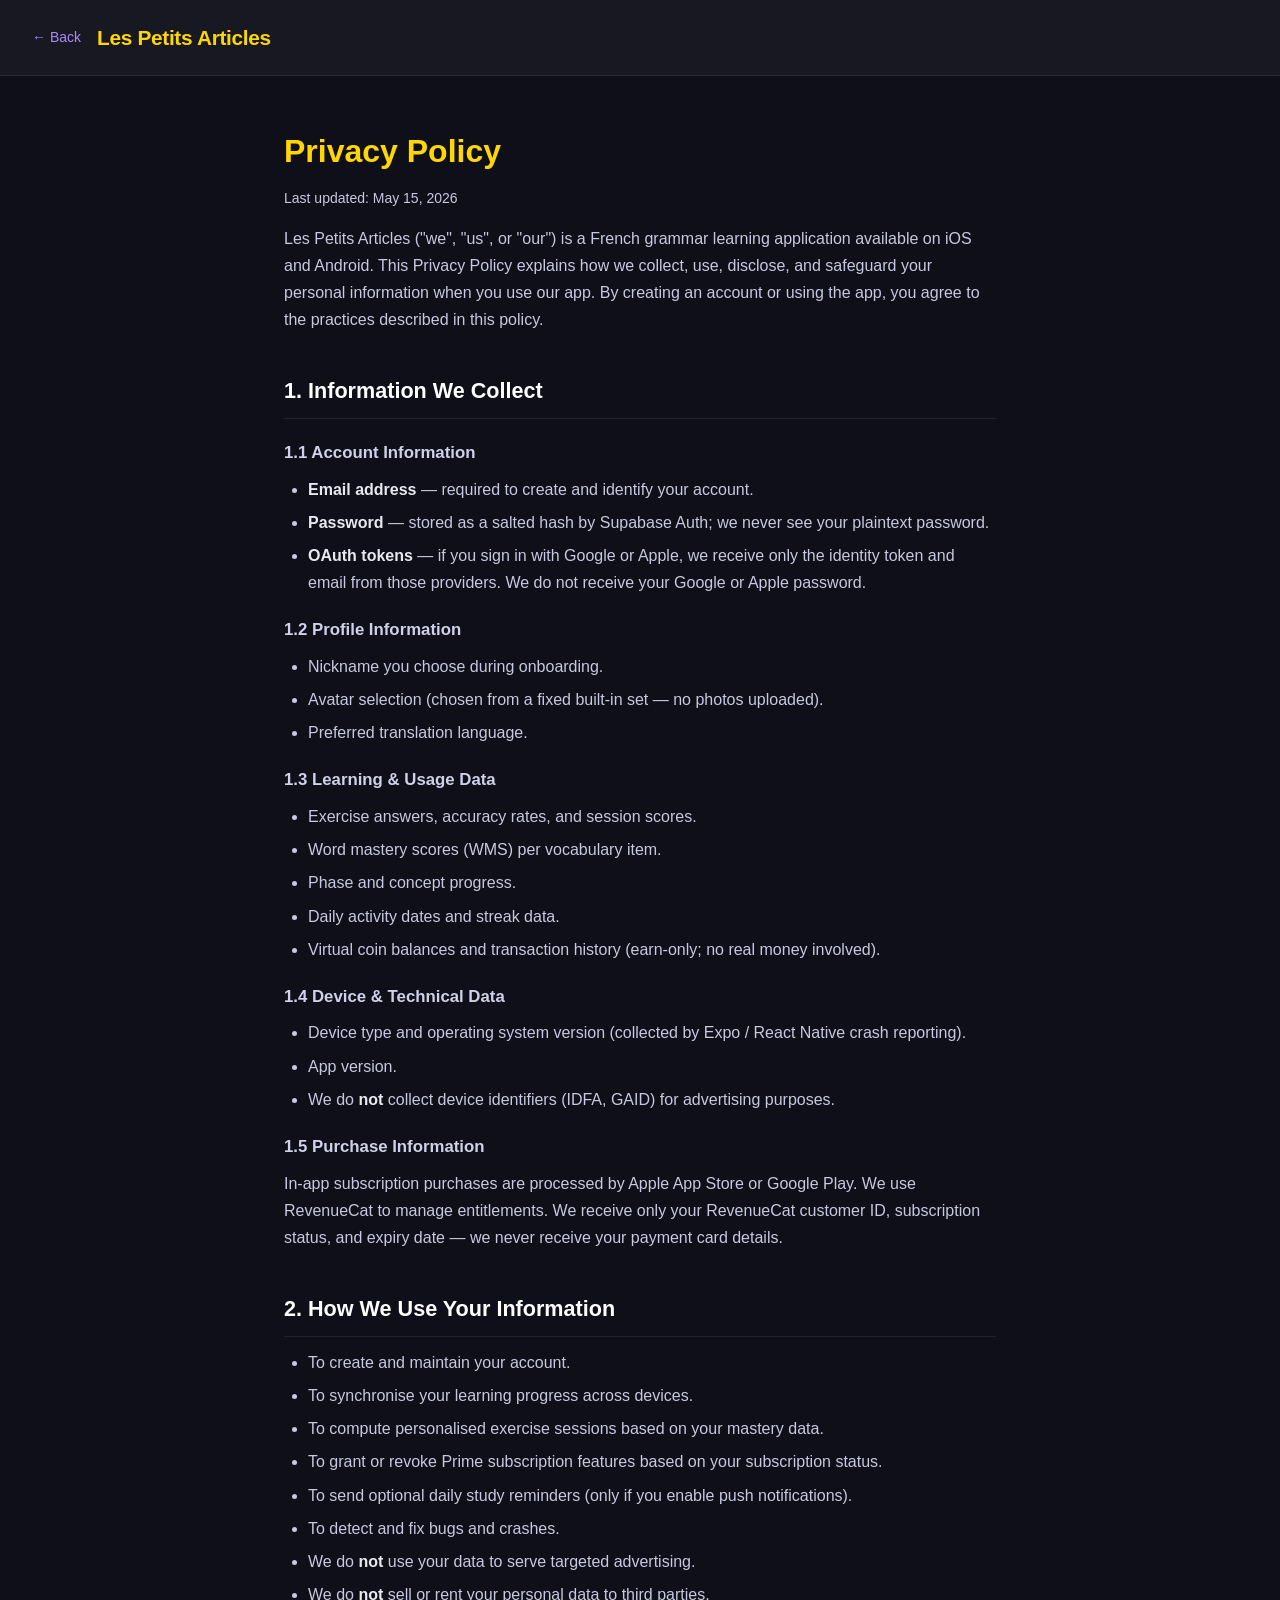
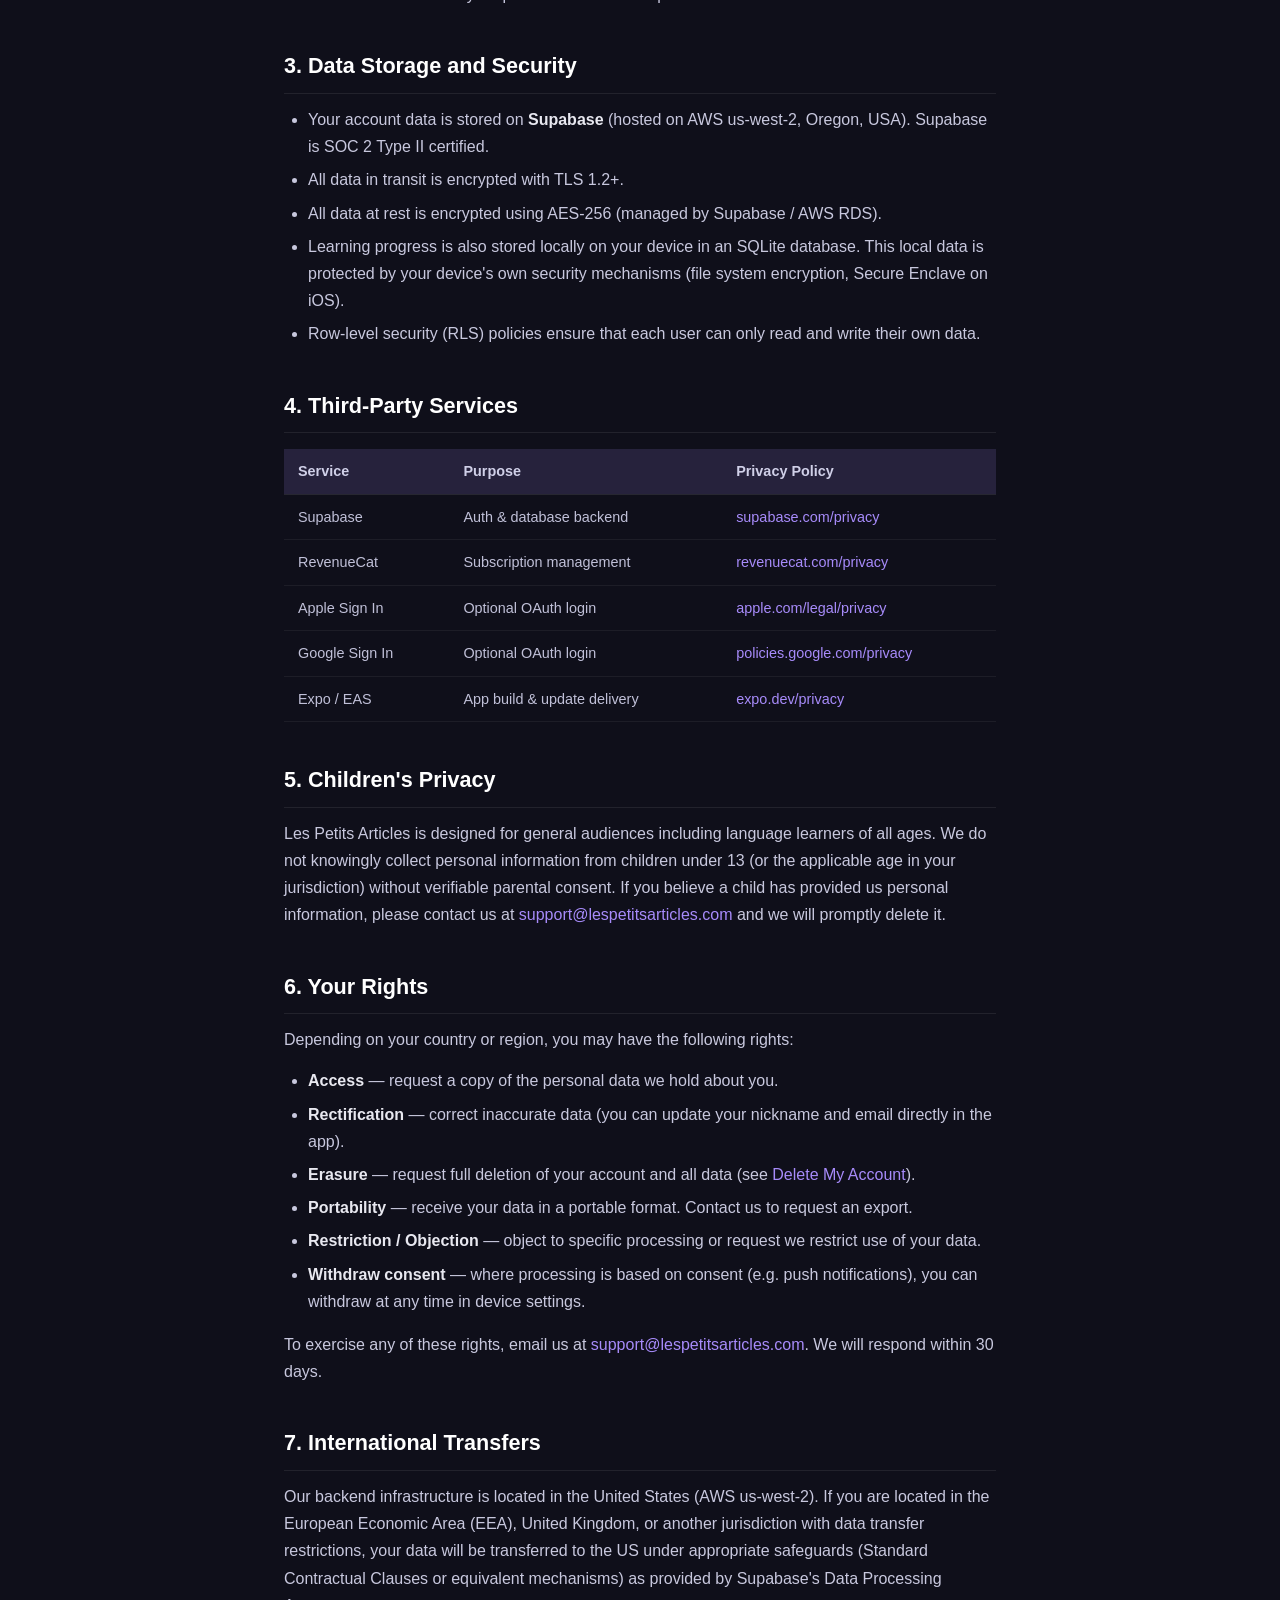
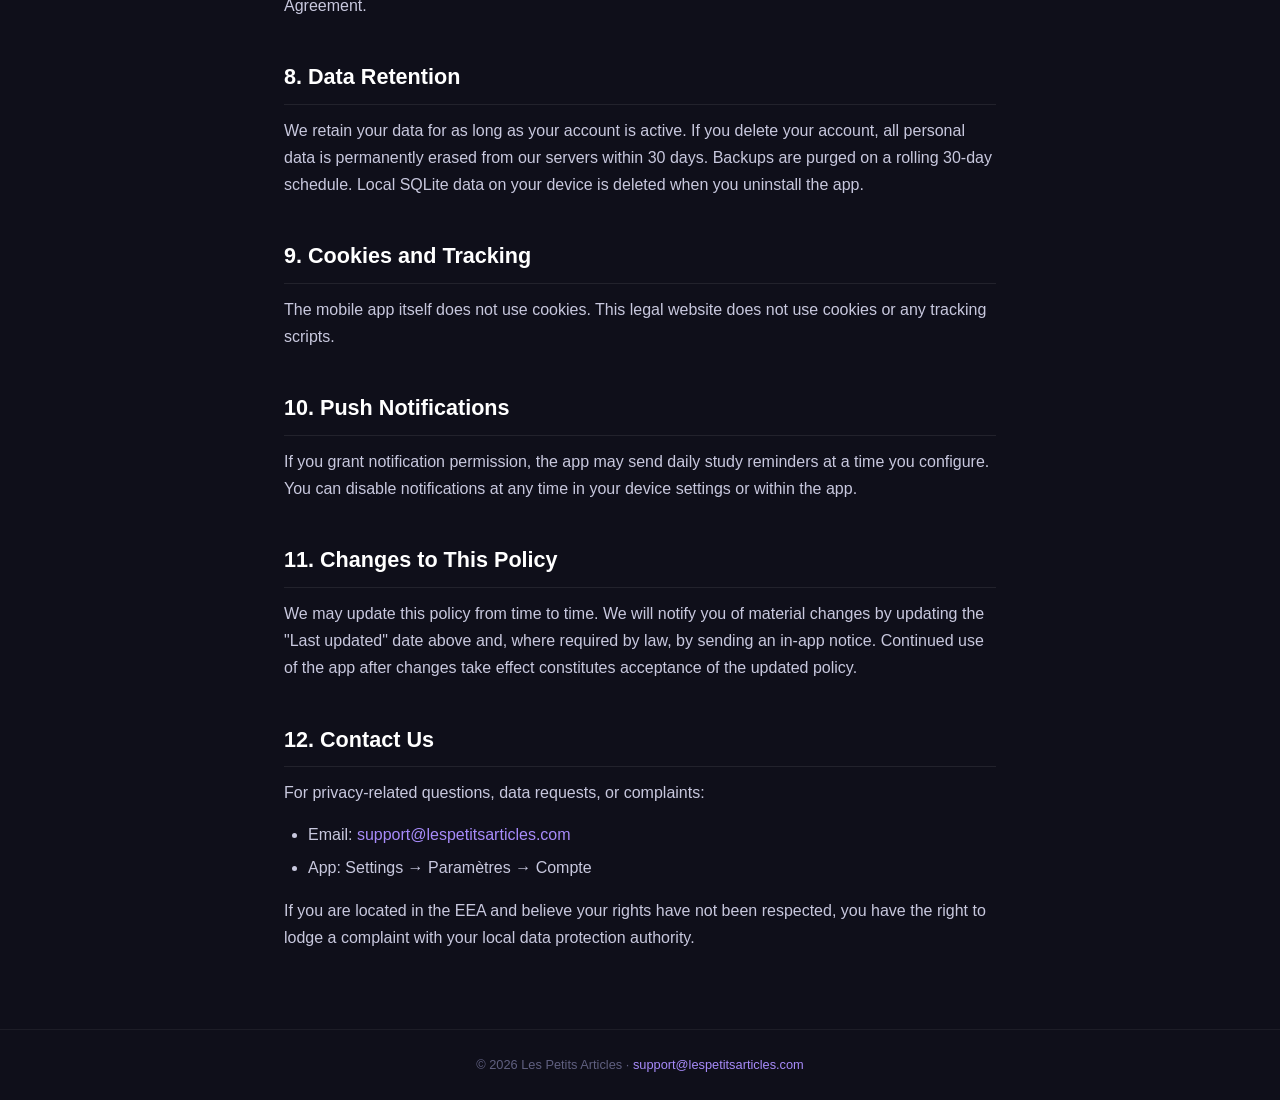
==== privacy-policy.html @ e0e29747 "Initial commit: privacy policy and account deletion pages" ====
<!DOCTYPE html>
<html lang="en">
<head>
  <meta charset="UTF-8">
  <meta name="viewport" content="width=device-width, initial-scale=1.0">
  <title>Privacy Policy — Les Petits Articles</title>
  <link rel="stylesheet" href="style.css">
</head>
<body>
  <header>
    <a href="index.html" class="back">← Back</a>
    <div class="logo">Les Petits Articles</div>
  </header>
  <main class="prose">
    <h1>Privacy Policy</h1>
    <p class="meta">Last updated: May 15, 2026</p>

    <p>Les Petits Articles ("we", "us", or "our") is a French grammar learning application available on iOS and Android. This Privacy Policy explains how we collect, use, disclose, and safeguard your personal information when you use our app. By creating an account or using the app, you agree to the practices described in this policy.</p>

    <h2>1. Information We Collect</h2>
    <h3>1.1 Account Information</h3>
    <ul>
      <li><strong>Email address</strong> — required to create and identify your account.</li>
      <li><strong>Password</strong> — stored as a salted hash by Supabase Auth; we never see your plaintext password.</li>
      <li><strong>OAuth tokens</strong> — if you sign in with Google or Apple, we receive only the identity token and email from those providers. We do not receive your Google or Apple password.</li>
    </ul>

    <h3>1.2 Profile Information</h3>
    <ul>
      <li>Nickname you choose during onboarding.</li>
      <li>Avatar selection (chosen from a fixed built-in set — no photos uploaded).</li>
      <li>Preferred translation language.</li>
    </ul>

    <h3>1.3 Learning &amp; Usage Data</h3>
    <ul>
      <li>Exercise answers, accuracy rates, and session scores.</li>
      <li>Word mastery scores (WMS) per vocabulary item.</li>
      <li>Phase and concept progress.</li>
      <li>Daily activity dates and streak data.</li>
      <li>Virtual coin balances and transaction history (earn-only; no real money involved).</li>
    </ul>

    <h3>1.4 Device &amp; Technical Data</h3>
    <ul>
      <li>Device type and operating system version (collected by Expo / React Native crash reporting).</li>
      <li>App version.</li>
      <li>We do <strong>not</strong> collect device identifiers (IDFA, GAID) for advertising purposes.</li>
    </ul>

    <h3>1.5 Purchase Information</h3>
    <p>In-app subscription purchases are processed by Apple App Store or Google Play. We use RevenueCat to manage entitlements. We receive only your RevenueCat customer ID, subscription status, and expiry date — we never receive your payment card details.</p>

    <h2>2. How We Use Your Information</h2>
    <ul>
      <li>To create and maintain your account.</li>
      <li>To synchronise your learning progress across devices.</li>
      <li>To compute personalised exercise sessions based on your mastery data.</li>
      <li>To grant or revoke Prime subscription features based on your subscription status.</li>
      <li>To send optional daily study reminders (only if you enable push notifications).</li>
      <li>To detect and fix bugs and crashes.</li>
      <li>We do <strong>not</strong> use your data to serve targeted advertising.</li>
      <li>We do <strong>not</strong> sell or rent your personal data to third parties.</li>
    </ul>

    <h2>3. Data Storage and Security</h2>
    <ul>
      <li>Your account data is stored on <strong>Supabase</strong> (hosted on AWS us-west-2, Oregon, USA). Supabase is SOC 2 Type II certified.</li>
      <li>All data in transit is encrypted with TLS 1.2+.</li>
      <li>All data at rest is encrypted using AES-256 (managed by Supabase / AWS RDS).</li>
      <li>Learning progress is also stored locally on your device in an SQLite database. This local data is protected by your device's own security mechanisms (file system encryption, Secure Enclave on iOS).</li>
      <li>Row-level security (RLS) policies ensure that each user can only read and write their own data.</li>
    </ul>

    <h2>4. Third-Party Services</h2>
    <table>
      <thead><tr><th>Service</th><th>Purpose</th><th>Privacy Policy</th></tr></thead>
      <tbody>
        <tr><td>Supabase</td><td>Auth &amp; database backend</td><td><a href="https://supabase.com/privacy" target="_blank">supabase.com/privacy</a></td></tr>
        <tr><td>RevenueCat</td><td>Subscription management</td><td><a href="https://www.revenuecat.com/privacy" target="_blank">revenuecat.com/privacy</a></td></tr>
        <tr><td>Apple Sign In</td><td>Optional OAuth login</td><td><a href="https://www.apple.com/legal/privacy/" target="_blank">apple.com/legal/privacy</a></td></tr>
        <tr><td>Google Sign In</td><td>Optional OAuth login</td><td><a href="https://policies.google.com/privacy" target="_blank">policies.google.com/privacy</a></td></tr>
        <tr><td>Expo / EAS</td><td>App build &amp; update delivery</td><td><a href="https://expo.dev/privacy" target="_blank">expo.dev/privacy</a></td></tr>
      </tbody>
    </table>

    <h2>5. Children's Privacy</h2>
    <p>Les Petits Articles is designed for general audiences including language learners of all ages. We do not knowingly collect personal information from children under 13 (or the applicable age in your jurisdiction) without verifiable parental consent. If you believe a child has provided us personal information, please contact us at <a href="mailto:support@lespetitsarticles.com">support@lespetitsarticles.com</a> and we will promptly delete it.</p>

    <h2>6. Your Rights</h2>
    <p>Depending on your country or region, you may have the following rights:</p>
    <ul>
      <li><strong>Access</strong> — request a copy of the personal data we hold about you.</li>
      <li><strong>Rectification</strong> — correct inaccurate data (you can update your nickname and email directly in the app).</li>
      <li><strong>Erasure</strong> — request full deletion of your account and all data (see <a href="delete-account.html">Delete My Account</a>).</li>
      <li><strong>Portability</strong> — receive your data in a portable format. Contact us to request an export.</li>
      <li><strong>Restriction / Objection</strong> — object to specific processing or request we restrict use of your data.</li>
      <li><strong>Withdraw consent</strong> — where processing is based on consent (e.g. push notifications), you can withdraw at any time in device settings.</li>
    </ul>
    <p>To exercise any of these rights, email us at <a href="mailto:support@lespetitsarticles.com">support@lespetitsarticles.com</a>. We will respond within 30 days.</p>

    <h2>7. International Transfers</h2>
    <p>Our backend infrastructure is located in the United States (AWS us-west-2). If you are located in the European Economic Area (EEA), United Kingdom, or another jurisdiction with data transfer restrictions, your data will be transferred to the US under appropriate safeguards (Standard Contractual Clauses or equivalent mechanisms) as provided by Supabase's Data Processing Agreement.</p>

    <h2>8. Data Retention</h2>
    <p>We retain your data for as long as your account is active. If you delete your account, all personal data is permanently erased from our servers within 30 days. Backups are purged on a rolling 30-day schedule. Local SQLite data on your device is deleted when you uninstall the app.</p>

    <h2>9. Cookies and Tracking</h2>
    <p>The mobile app itself does not use cookies. This legal website does not use cookies or any tracking scripts.</p>

    <h2>10. Push Notifications</h2>
    <p>If you grant notification permission, the app may send daily study reminders at a time you configure. You can disable notifications at any time in your device settings or within the app.</p>

    <h2>11. Changes to This Policy</h2>
    <p>We may update this policy from time to time. We will notify you of material changes by updating the "Last updated" date above and, where required by law, by sending an in-app notice. Continued use of the app after changes take effect constitutes acceptance of the updated policy.</p>

    <h2>12. Contact Us</h2>
    <p>For privacy-related questions, data requests, or complaints:</p>
    <ul>
      <li>Email: <a href="mailto:support@lespetitsarticles.com">support@lespetitsarticles.com</a></li>
      <li>App: Settings → Paramètres → Compte</li>
    </ul>
    <p>If you are located in the EEA and believe your rights have not been respected, you have the right to lodge a complaint with your local data protection authority.</p>
  </main>
  <footer>
    <p>© 2026 Les Petits Articles · <a href="mailto:support@lespetitsarticles.com">support@lespetitsarticles.com</a></p>
  </footer>
</body>
</html>
---- style.css ----
/* ── Reset & Base ── */
*, *::before, *::after { box-sizing: border-box; margin: 0; padding: 0; }

body {
  font-family: -apple-system, BlinkMacSystemFont, 'Segoe UI', Roboto, Helvetica, Arial, sans-serif;
  background: #0f0f1a;
  color: #e8e8f0;
  min-height: 100vh;
  display: flex;
  flex-direction: column;
  line-height: 1.7;
}

a { color: #a78bfa; text-decoration: none; }
a:hover { text-decoration: underline; }

/* ── Header ── */
header {
  background: rgba(255,255,255,0.04);
  border-bottom: 1px solid rgba(255,255,255,0.08);
  padding: 20px 32px;
  display: flex;
  align-items: center;
  gap: 16px;
}

.logo {
  font-size: 1.3rem;
  font-weight: 800;
  color: #FFD700;
  letter-spacing: -0.3px;
}

.tagline {
  font-size: 0.875rem;
  color: #9090b0;
  margin-left: 4px;
}

.back {
  font-size: 0.875rem;
  color: #a78bfa;
  white-space: nowrap;
}

/* ── Main ── */
main {
  flex: 1;
  width: 100%;
  max-width: 760px;
  margin: 0 auto;
  padding: 48px 24px 64px;
}

main.center {
  max-width: 860px;
  text-align: center;
}

h1 {
  font-size: 2rem;
  font-weight: 800;
  color: #FFD700;
  margin-bottom: 8px;
}

.meta {
  color: #9090b0;
  font-size: 0.875rem;
  margin-bottom: 32px;
}

/* ── Home card grid ── */
.card-grid {
  display: grid;
  grid-template-columns: repeat(auto-fit, minmax(260px, 1fr));
  gap: 24px;
  margin-top: 40px;
  text-align: left;
}

a.card {
  display: block;
  background: rgba(255,255,255,0.06);
  border: 1px solid rgba(255,255,255,0.1);
  border-radius: 16px;
  padding: 32px 28px;
  transition: background 0.2s, border-color 0.2s;
  color: inherit;
}

a.card:hover {
  background: rgba(167,139,250,0.12);
  border-color: #a78bfa;
  text-decoration: none;
}

.card-icon { font-size: 2.5rem; margin-bottom: 16px; }
.card h2 { font-size: 1.25rem; font-weight: 700; color: #fff; margin-bottom: 8px; }
.card p { color: #b0b0c8; font-size: 0.95rem; }

/* ── Prose content ── */
.prose h2 {
  font-size: 1.35rem;
  font-weight: 700;
  color: #fff;
  margin-top: 40px;
  margin-bottom: 12px;
  padding-bottom: 8px;
  border-bottom: 1px solid rgba(255,255,255,0.08);
}

.prose h3 {
  font-size: 1.05rem;
  font-weight: 600;
  color: #d0d0e8;
  margin-top: 20px;
  margin-bottom: 8px;
}

.prose p {
  margin-bottom: 14px;
  color: #c8c8de;
}

.prose ul, .prose ol {
  padding-left: 24px;
  margin-bottom: 16px;
  color: #c8c8de;
}

.prose li { margin-bottom: 6px; }

strong { color: #e8e8f0; }

/* ── Table ── */
table {
  width: 100%;
  border-collapse: collapse;
  margin: 16px 0 24px;
  font-size: 0.9rem;
}

th {
  background: rgba(167,139,250,0.15);
  color: #d0d0e8;
  font-weight: 600;
  text-align: left;
  padding: 10px 14px;
  border-bottom: 1px solid rgba(255,255,255,0.1);
}

td {
  padding: 10px 14px;
  border-bottom: 1px solid rgba(255,255,255,0.06);
  color: #c0c0d8;
}

tr:hover td { background: rgba(255,255,255,0.03); }

/* ── Warning box ── */
.warning-box {
  background: rgba(251, 191, 36, 0.1);
  border: 1px solid rgba(251,191,36,0.35);
  border-radius: 10px;
  padding: 16px 20px;
  color: #fbbf24;
  margin: 20px 0 32px;
  font-size: 0.95rem;
}

/* ── Steps visual ── */
.steps-visual {
  display: flex;
  flex-wrap: wrap;
  align-items: center;
  gap: 8px;
  margin: 24px 0 32px;
  padding: 20px;
  background: rgba(255,255,255,0.04);
  border-radius: 12px;
  border: 1px solid rgba(255,255,255,0.08);
}

.step {
  display: flex;
  align-items: center;
  gap: 8px;
  background: rgba(167,139,250,0.15);
  border-radius: 8px;
  padding: 8px 14px;
  font-size: 0.875rem;
  color: #d0c0ff;
}

.step-num {
  background: #7c3aed;
  color: #fff;
  border-radius: 50%;
  width: 22px;
  height: 22px;
  display: flex;
  align-items: center;
  justify-content: center;
  font-size: 0.75rem;
  font-weight: 700;
  flex-shrink: 0;
}

.step-arrow { color: #6060a0; font-size: 1.1rem; }

/* ── Footer ── */
footer {
  text-align: center;
  padding: 24px;
  font-size: 0.8rem;
  color: #606080;
  border-top: 1px solid rgba(255,255,255,0.06);
}

/* ── Responsive ── */
@media (max-width: 600px) {
  main { padding: 32px 16px 48px; }
  h1 { font-size: 1.6rem; }
  .steps-visual { flex-direction: column; align-items: flex-start; }
  .step-arrow { transform: rotate(90deg); }
  header { padding: 16px; }
}
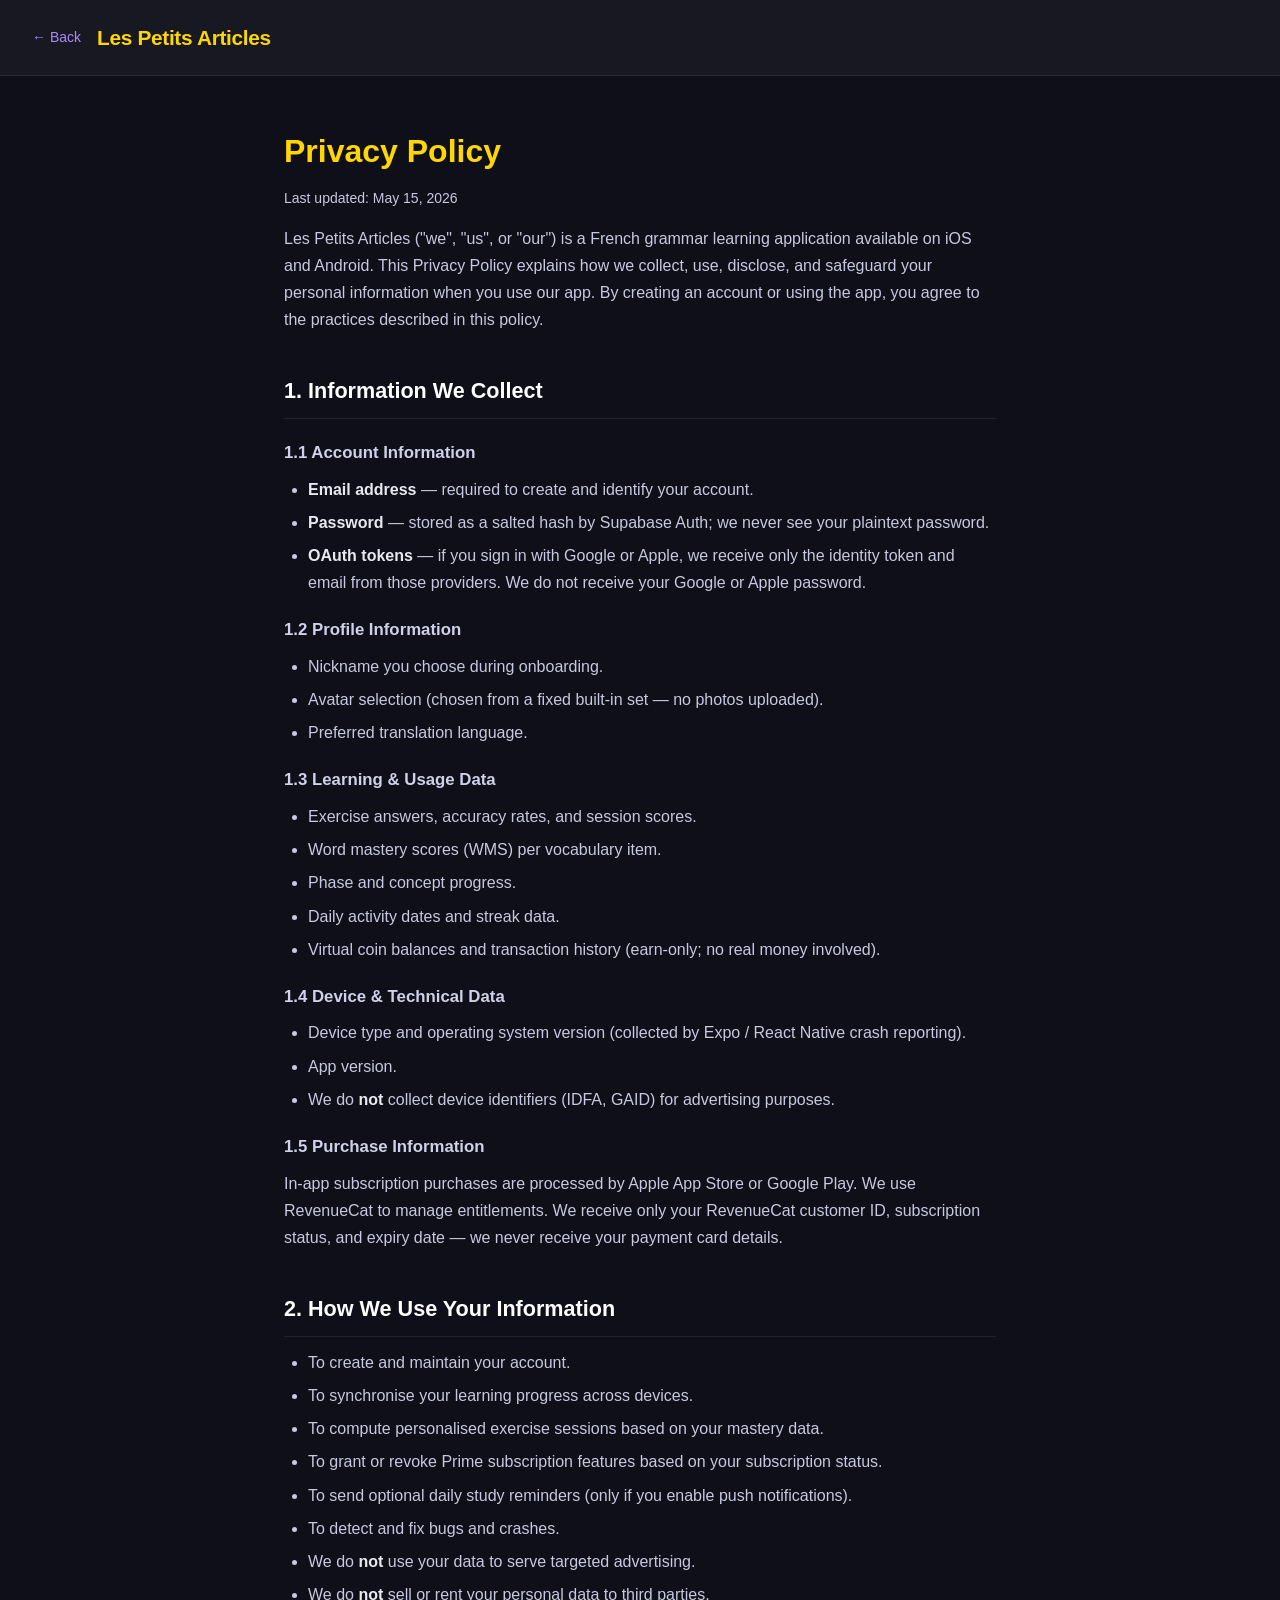
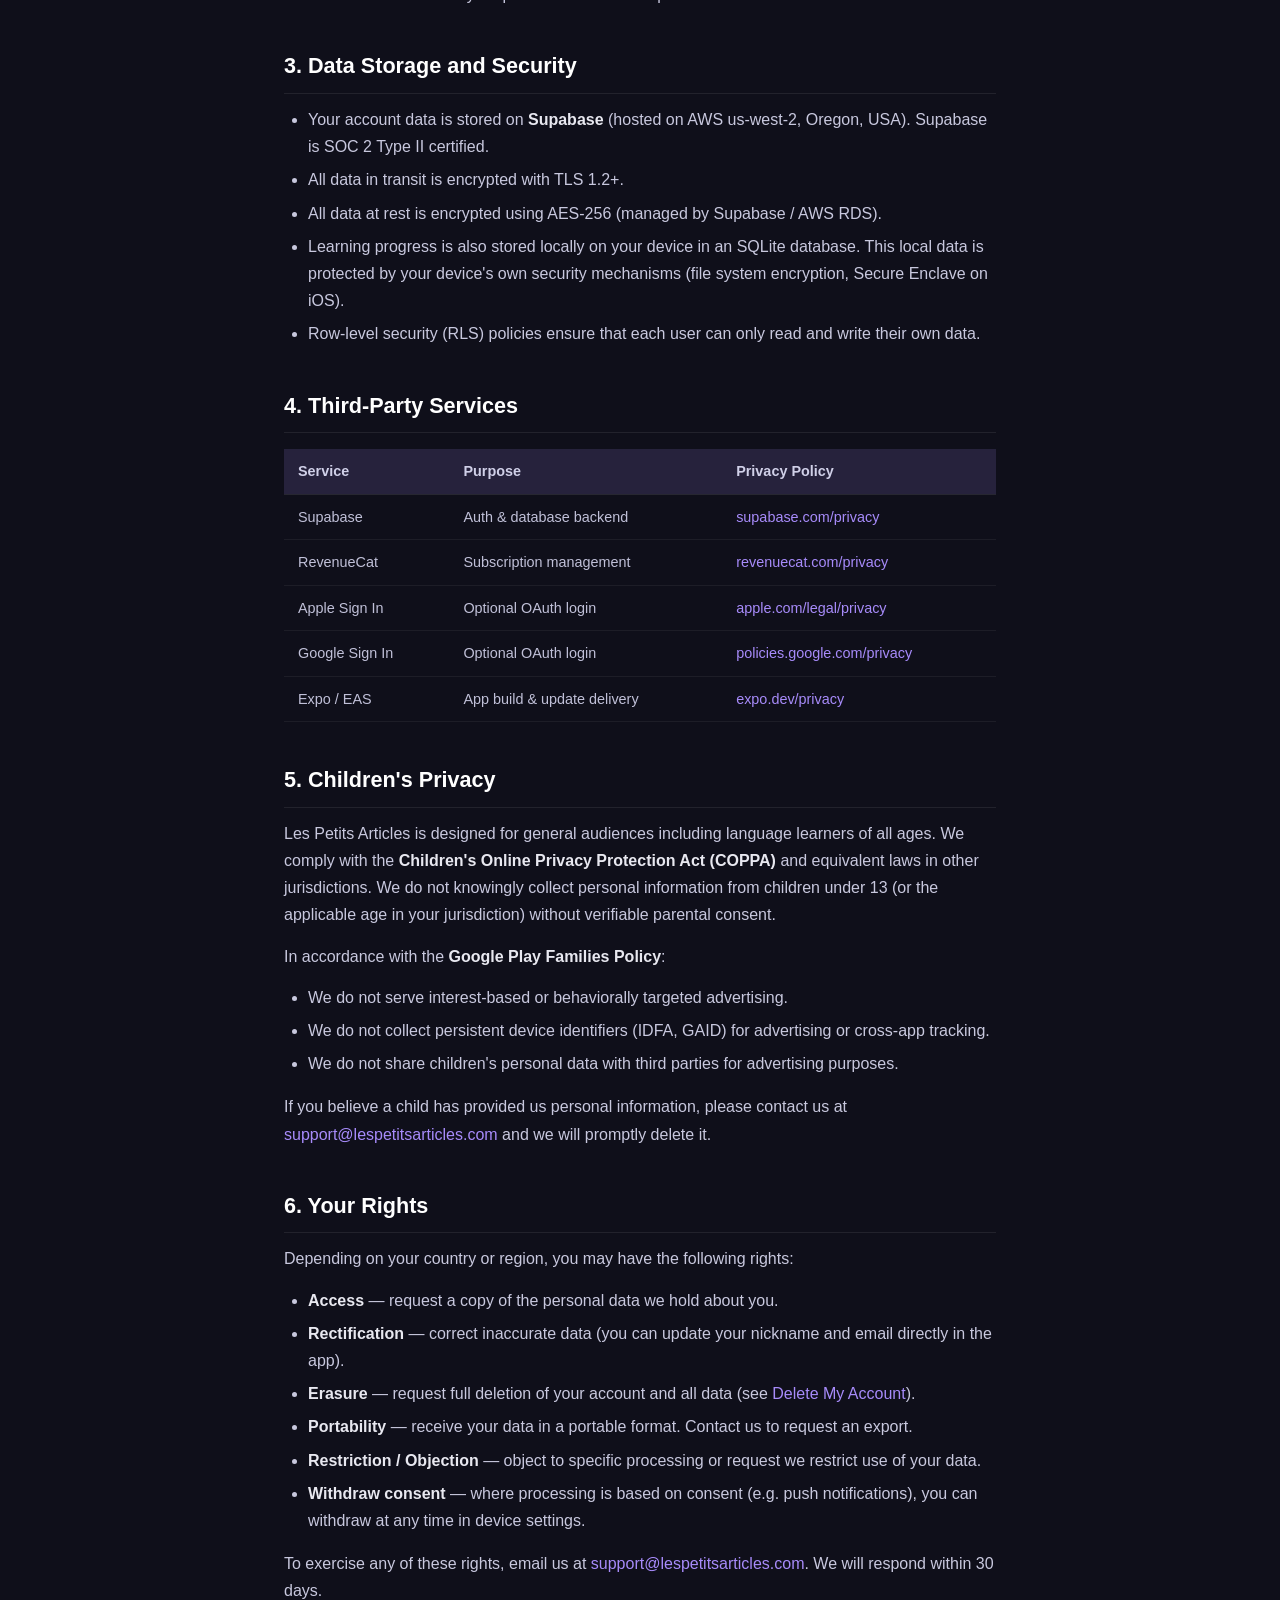
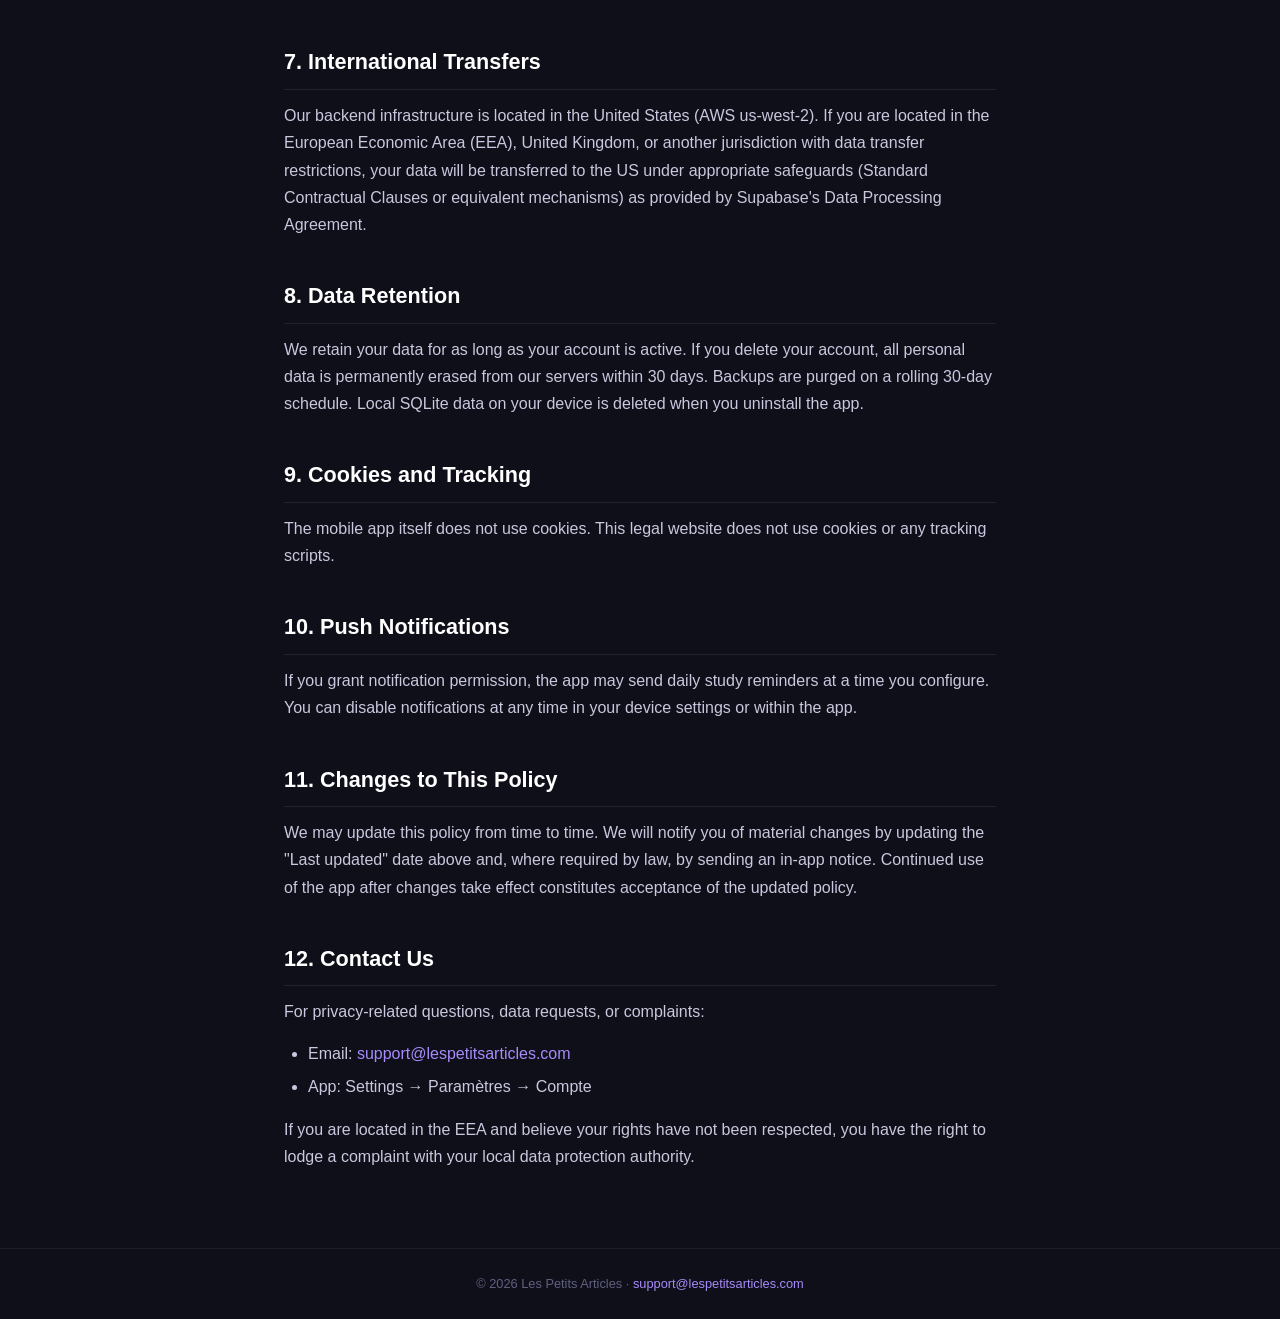
==== commit cdf98508: "policy: add COPPA and Google Play Families Policy compliance to Section 5" ====
--- a/privacy-policy.html
+++ b/privacy-policy.html
@@ -85,7 +85,14 @@
     </table>
 
     <h2>5. Children's Privacy</h2>
-    <p>Les Petits Articles is designed for general audiences including language learners of all ages. We do not knowingly collect personal information from children under 13 (or the applicable age in your jurisdiction) without verifiable parental consent. If you believe a child has provided us personal information, please contact us at <a href="mailto:support@lespetitsarticles.com">support@lespetitsarticles.com</a> and we will promptly delete it.</p>
+    <p>Les Petits Articles is designed for general audiences including language learners of all ages. We comply with the <strong>Children's Online Privacy Protection Act (COPPA)</strong> and equivalent laws in other jurisdictions. We do not knowingly collect personal information from children under 13 (or the applicable age in your jurisdiction) without verifiable parental consent.</p>
+    <p>In accordance with the <strong>Google Play Families Policy</strong>:</p>
+    <ul>
+      <li>We do not serve interest-based or behaviorally targeted advertising.</li>
+      <li>We do not collect persistent device identifiers (IDFA, GAID) for advertising or cross-app tracking.</li>
+      <li>We do not share children's personal data with third parties for advertising purposes.</li>
+    </ul>
+    <p>If you believe a child has provided us personal information, please contact us at <a href="mailto:support@lespetitsarticles.com">support@lespetitsarticles.com</a> and we will promptly delete it.</p>
 
     <h2>6. Your Rights</h2>
     <p>Depending on your country or region, you may have the following rights:</p>
